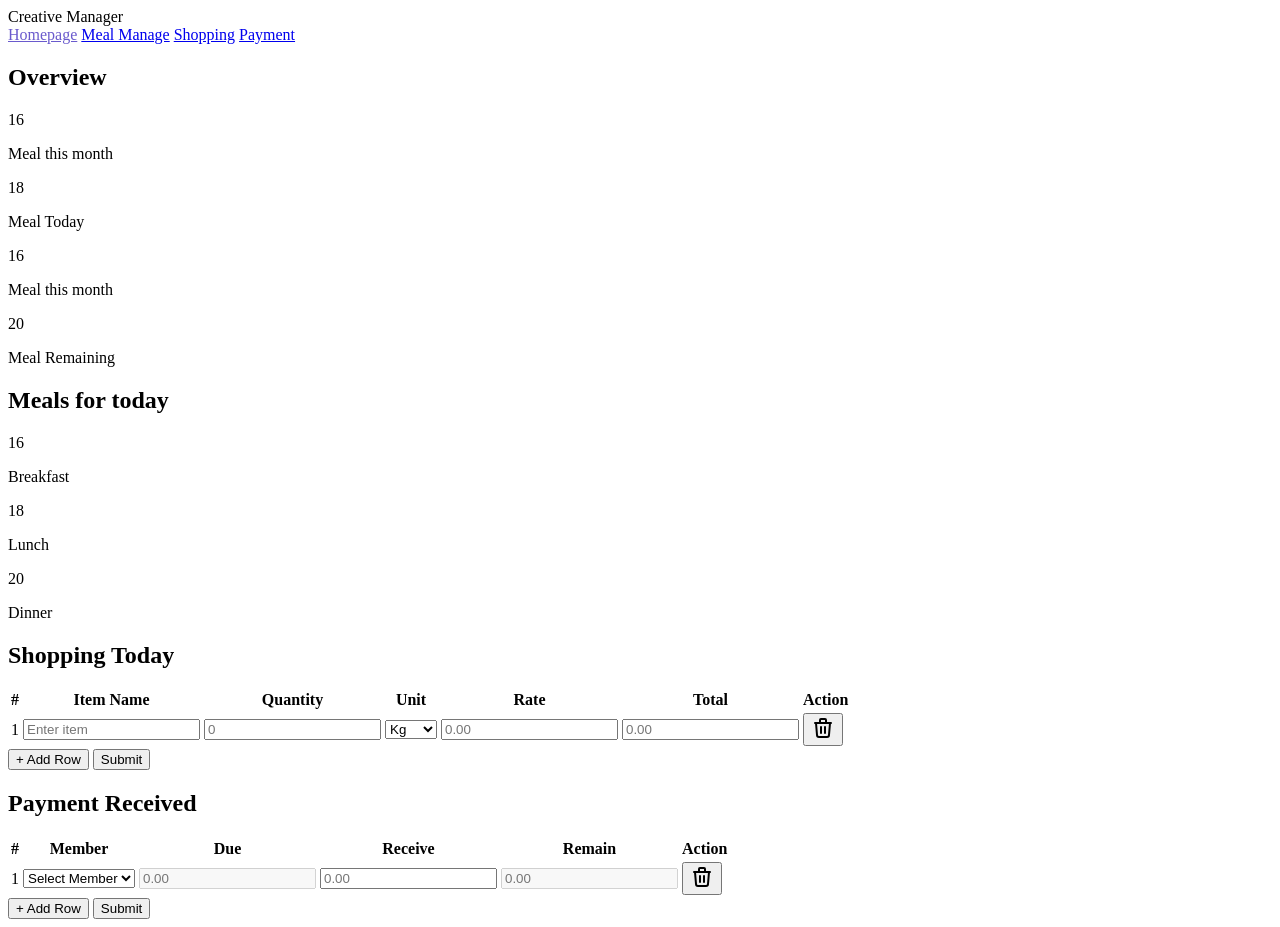
==== index.html @ 7436996e "Create index.html" ====
<!DOCTYPE html>
<html lang="en">
<head>
    <meta charset="UTF-8">
    <meta name="viewport" content="width=device-width, initial-scale=1.0">
    <title>Mess Manager</title>
    <link rel="stylesheet" href="/CSS/homepage.css">
</head>
<body>
    <div class="dashboard">
        <!-- Sidebar -->
        <aside class="sidebar">
            <div class="logo">Creative Manager</div>
            <nav class="menu">
                <a href="index.html" class="menu-item" style="color: slateblue;">Homepage</a>
                <a href="/Project/meal.html" class="menu-item">Meal Manage</a>
                <a href="/Project/shopping.html" class="menu-item">Shopping</a>
                <a href="/Project/payment.html" class="menu-item">Payment</a>
            </nav>
        </aside>

        <!-- Main Content -->
        <main class="parent">
            <!-- Overview Section -->
            <div class="section-container">
                <h2 class="section-title">Overview</h2>
                <div class="section">
                    <div class="card-fill-focus">
                        <div class="info">
                            <p class="card-title">16</p>
                            <p class="card-sub">Meal this month</p>
                        </div>
                    </div>
                    <div class="card-fill">
                        <div class="info">
                            <p class="card-title">18</p>
                            <p class="card-sub">Meal Today</p>
                        </div>
                    </div>
                    <div class="card-fill">
                        <div class="info">
                            <p class="card-title">16</p>
                            <p class="card-sub">Meal this month</p>
                        </div>
                    </div>
                    <div class="card-fill">
                        <div class="info">
                            <p class="card-title">20</p>
                            <p class="card-sub">Meal Remaining</p>
                        </div>
                    </div>
                </div>
            </div>
            <!-- Meals for Today Section -->
<div class="section-container">
    <h2 class="section-title">Meals for today</h2>
    <div class="section">
        <div class="card-outline">
            <div class="info">
                <p class="card-title">16</p>
                <p class="card-sub">Breakfast</p>
            </div>
        </div>
        <div class="card-outline">
            <div class="info">
                <p class="card-title">18</p>
                <p class="card-sub">Lunch</p>
            </div>
        </div>
        <div class="card-outline">
            <div class="info">
                <p class="card-title">20</p>
                <p class="card-sub">Dinner</p>
            </div>
        </div>
    </div>
</div>
<!-- Shopping Today Section -->
<div class="section-container">
    <h2 class="section-title">Shopping Today</h2>
    <div class="table-container">
        <table class="shopping-table">
            <thead>
                <tr>
                    <th>#</th>
                    <th>Item Name</th>
                    <th>Quantity</th>
                    <th>Unit</th>
                    <th>Rate</th>
                    <th>Total</th>
                    <th>Action</th>
                </tr>
            </thead>
            <tbody>
                <tr>
                    <td>1</td>
                    <td><input type="text" class="table-input" placeholder="Enter item"></td>
                    <td><input type="number" class="table-input" placeholder="0"></td>
                    <td>
                        <select class="table-input">
                            <option>Kg</option>
                            <option>Liter</option>
                            <option>Pack</option>
                        </select>
                    </td>
                    <td><input type="number" class="table-input" placeholder="0.00"></td>
                    <td><input type="number" class="table-input" placeholder="0.00" readonly></td>
                    <td>
                        <button class="delete-btn">
                            <svg xmlns="http://www.w3.org/2000/svg" width="24" height="24" viewBox="0 0 24 24" fill="none" stroke="currentColor" stroke-width="2" stroke-linecap="round" stroke-linejoin="round" class="icon icon-tabler icons-tabler-outline icon-tabler-trash">
                                <path stroke="none" d="M0 0h24v24H0z" fill="none"/>
                                <path d="M4 7l16 0" />
                                <path d="M10 11l0 6" />
                                <path d="M14 11l0 6" />
                                <path d="M5 7l1 12a2 2 0 0 0 2 2h8a2 2 0 0 0 2 -2l1 -12" />
                                <path d="M9 7v-3a1 1 0 0 1 1 -1h4a1 1 0 0 1 1 1v3" />
                            </svg>
                        </button>
                    </td>
                </tr>
            </tbody>
        </table>
        <div class="table-buttons">
            <button class="add-row-btn">+ Add Row</button>
            <button class="submit-btn">Submit</button>
        </div>
    </div>
</div>
<!-- Payment Received Section -->
<div class="section-container">
    <h2 class="section-title">Payment Received</h2>
    <div class="table-container">
        <table class="payment-table">
            <thead>
                <tr>
                    <th>#</th>
                    <th>Member</th>
                    <th>Due</th>
                    <th>Receive</th>
                    <th>Remain</th>
                    <th>Action</th>
                </tr>
            </thead>
            <tbody>
                <tr>
                    <td>1</td>
                    <td>
                        <select class="table-input">
                            <option>Select Member</option>
                            <option>John Doe</option>
                            <option>Jane Smith</option>
                            <option>Mark Lee</option>
                        </select>
                    </td>
                    <td><input type="number" class="table-input" placeholder="0.00" disabled></td>
                    <td><input type="number" class="table-input" placeholder="0.00"></td>
                    <td><input type="number" class="table-input" placeholder="0.00" disabled></td>
                    <td>
                        <button class="delete-btn">
                            <svg xmlns="http://www.w3.org/2000/svg" width="24" height="24" viewBox="0 0 24 24" fill="none" stroke="currentColor" stroke-width="2" stroke-linecap="round" stroke-linejoin="round" class="icon icon-tabler icons-tabler-outline icon-tabler-trash">
                                <path stroke="none" d="M0 0h24v24H0z" fill="none"/>
                                <path d="M4 7l16 0" />
                                <path d="M10 11l0 6" />
                                <path d="M14 11l0 6" />
                                <path d="M5 7l1 12a2 2 0 0 0 2 2h8a2 2 0 0 0 2 -2l1 -12" />
                                <path d="M9 7v-3a1 1 0 0 1 1 -1h4a1 1 0 0 1 1 1v3" />
                            </svg>
                        </button>
                    </td>
                </tr>
            </tbody>
        </table>
        <div class="table-buttons">
            <button class="add-row-btn">+ Add Row</button>
            <button class="submit-btn">Submit</button>
        </div>
    </div>
</div>


        </main>
    </div>
    <script src="/JS/homepage.js"></script>
</body>
</html>
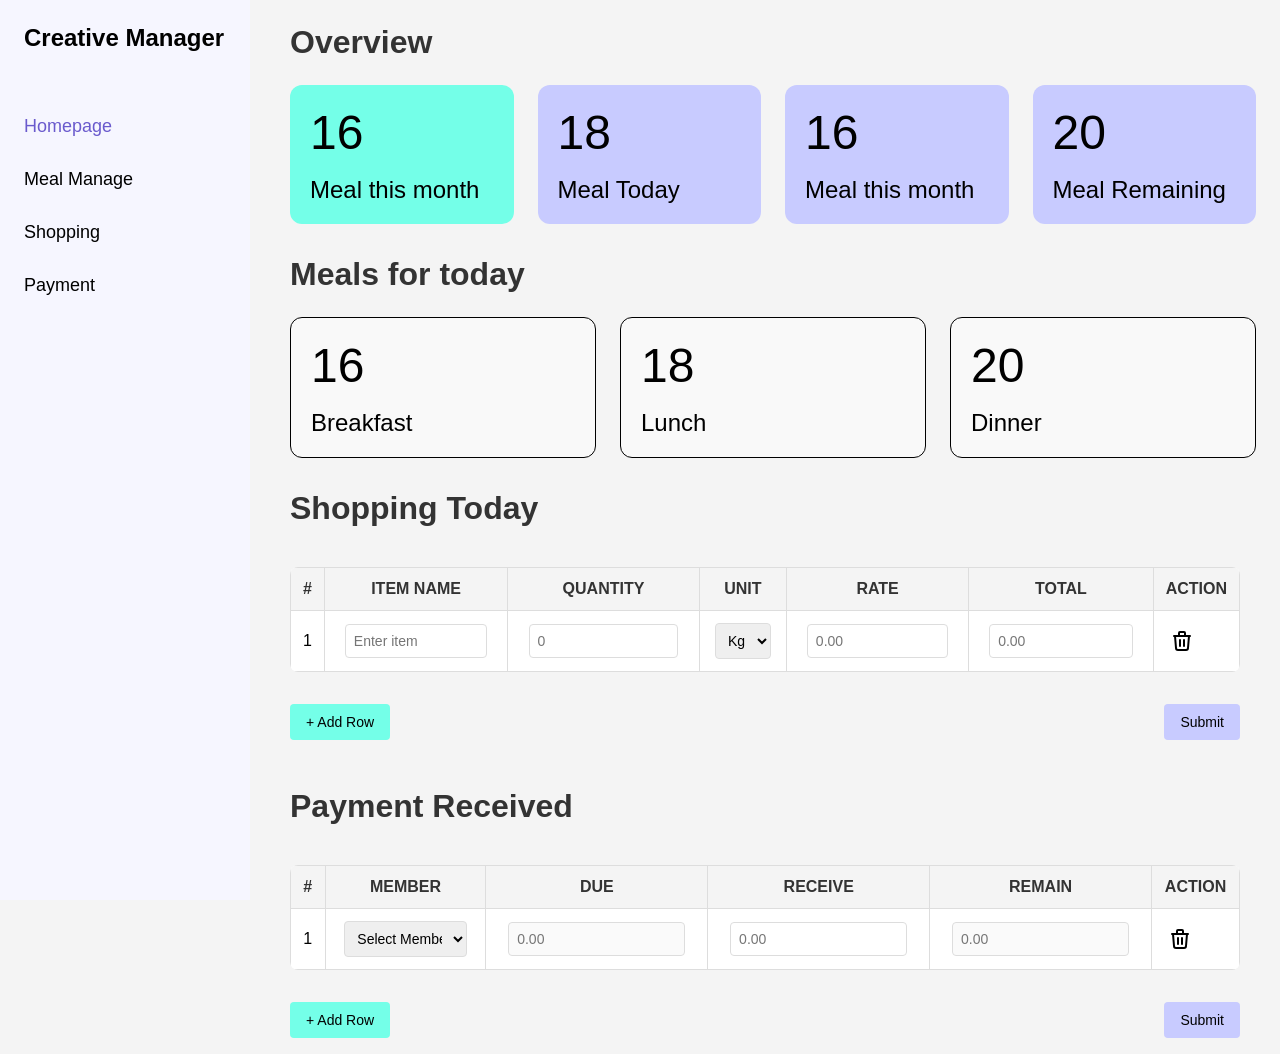
==== commit 97277d1e: "Update index.html" ====
--- a/index.html
+++ b/index.html
@@ -4,7 +4,7 @@
     <meta charset="UTF-8">
     <meta name="viewport" content="width=device-width, initial-scale=1.0">
     <title>Mess Manager</title>
-    <link rel="stylesheet" href="/CSS/homepage.css">
+    <link rel="stylesheet" href="/Mess Manager/CSS/homepage.css">
 </head>
 <body>
     <div class="dashboard">
--- a/Mess Manager/CSS/homepage.css
+++ b/Mess Manager/CSS/homepage.css
@@ -0,0 +1,227 @@
+/* Reset default margins and box sizing */
+* {
+    margin: 0;
+    padding: 0;
+    box-sizing: border-box;
+}
+
+body {
+    font-family: sans-serif;
+    background-color: #f4f4f4;
+    display: flex;
+    height: 100vh;
+}
+
+/* Dashboard Layout */
+.dashboard {
+    display: flex;
+    width: 100%;
+    height: 100%;
+}
+
+/* Sidebar Styling */
+.sidebar {
+    width: 250px;
+    background-color: #F6F6FF;
+    color: #000;
+    padding: 24px;
+    display: flex;
+    flex-direction: column;
+    align-items: flex-start;
+    gap: 64px; /* Gap between logo and menu items */
+}
+
+.logo {
+    font-size: 24px;
+    font-weight: bold;
+}
+
+.menu {
+    display: flex;
+    flex-direction: column;
+    gap: 32px; /* Gap between menu items */
+}
+
+.menu-item {
+    text-decoration: none;
+    color: #000;
+    font-size: 18px;
+    transition: color 0.3s ease;
+}
+
+.menu-item:hover {
+    color: #c8cbff;
+}
+
+/* Main Content */
+.parent {
+    flex: 1;
+    padding: 24px;
+    display: flex;
+    flex-direction: column;
+    gap: 32px;
+}
+
+/* Section Container */
+.section-container {
+    display: flex;
+    flex-direction: column;
+    gap: 16px; /* Space between title and cards */
+}
+
+.section-title {
+    font-size: 32px;
+    font-weight: 600;
+    color: #333;
+    margin-bottom: 8px;
+    text-align: left;
+    padding-left: 16px;
+}
+
+.section {
+    display: flex;
+    justify-content: flex-start;
+    gap: 24px;
+    padding-left: 16px;
+}
+
+.card-fill {
+    flex: 1;
+    min-width: 200px;
+    padding: 20px;
+    background: #C8CBFF;
+    border-radius: 12px;
+}
+.card-fill-focus {
+    flex: 1;
+    min-width: 200px;
+    padding: 20px;
+    background: #74ffe8;
+    border-radius: 12px;
+}
+
+.info {
+    display: flex;
+    flex-direction: column;
+    justify-content: space-between;
+    height: auto;
+}
+
+.card-title {
+    font-size: 48px;
+    font-weight: 400;
+    color: #000;
+    margin-bottom: 16px;
+}
+
+.card-sub {
+    font-size: 24px;
+    color: #000;
+}
+.card-outline {
+    flex: 1;
+    min-width: 200px;
+    padding: 20px;
+    border: 1px solid #000; /* Different border style */
+    border-radius: 12px;
+    background: #f9f9f9; /* Light background for differentiation */
+}
+/* Table Styling */
+/* Table Styling */
+.table-container {
+    margin-top: 16px;
+    padding: 0 16px;
+    overflow-x: auto; /* Enable horizontal scrolling for small screens */
+}
+
+.shopping-table,
+.payment-table {
+    width: 100%;
+    max-width: 100%; /* Ensure the table doesn't overflow */
+    border-collapse: collapse; /* Merge table borders */
+    margin-bottom: 16px;
+    background-color: #fff; /* White background for better readability */
+    border-radius: 8px; /* Rounded corners */
+    overflow: hidden;
+}
+
+.shopping-table th,
+.payment-table th,
+.shopping-table td,
+.payment-table td {
+    border: 1px solid #ddd;
+    padding: 12px; /* Increase padding for readability */
+    text-align: center;
+    vertical-align: middle; /* Align text in the middle vertically */
+}
+
+.shopping-table th,
+.payment-table th {
+    background-color: #f4f4f4;
+    font-weight: bold;
+    color: #333;
+    text-transform: uppercase; /* Optional: For header styling */
+}
+
+.table-input {
+    width: 90%; /* Slight padding to avoid stretching to table edges */
+    padding: 8px;
+    font-size: 14px;
+    border: 1px solid #ddd;
+    border-radius: 4px;
+}
+
+.table-input:focus {
+    outline: none;
+    border-color: #74ffe8; /* Highlight on focus */
+}
+
+.delete-btn {
+    background: none;
+    border: none;
+    cursor: pointer;
+    padding: 4px; /* Add some padding to the button */
+    display: flex;
+    align-items: center;
+    justify-content: center;
+}
+
+.delete-btn:hover svg {
+    stroke: #ff6f6f; /* Highlight the delete icon on hover */
+}
+
+/* Table Buttons */
+.table-buttons {
+    display: flex;
+    justify-content: space-between;
+    align-items: center;
+    padding: 16px 0;
+}
+
+.add-row-btn,
+.submit-btn {
+    padding: 10px 16px;
+    font-size: 14px;
+    border: none;
+    border-radius: 4px;
+    cursor: pointer;
+    transition: background-color 0.3s ease;
+}
+
+.add-row-btn {
+    background-color: #74ffe8;
+    color: #000;
+}
+
+.add-row-btn:hover {
+    background-color: #5de6cf;
+}
+
+.submit-btn {
+    background-color: #c8cbff;
+    color: #000;
+}
+
+.submit-btn:hover {
+    background-color: #b0b4ff;
+}
